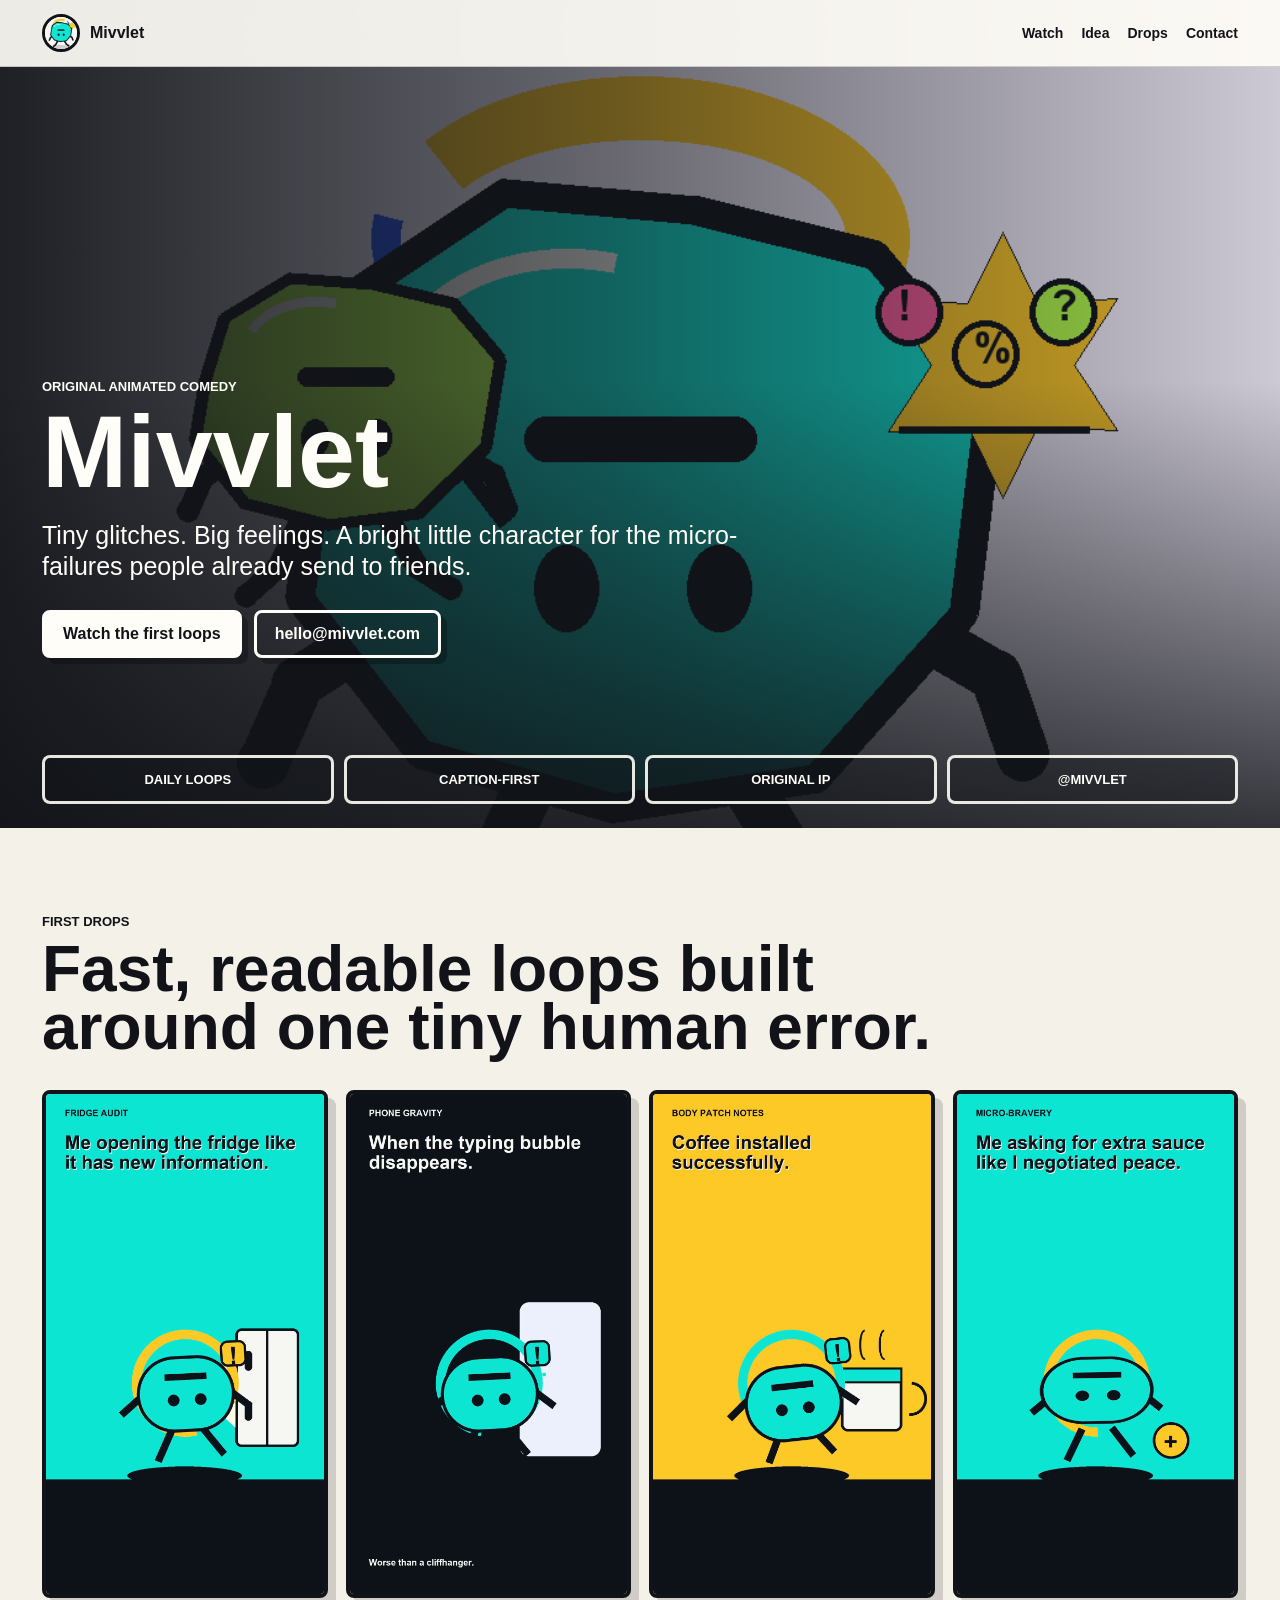
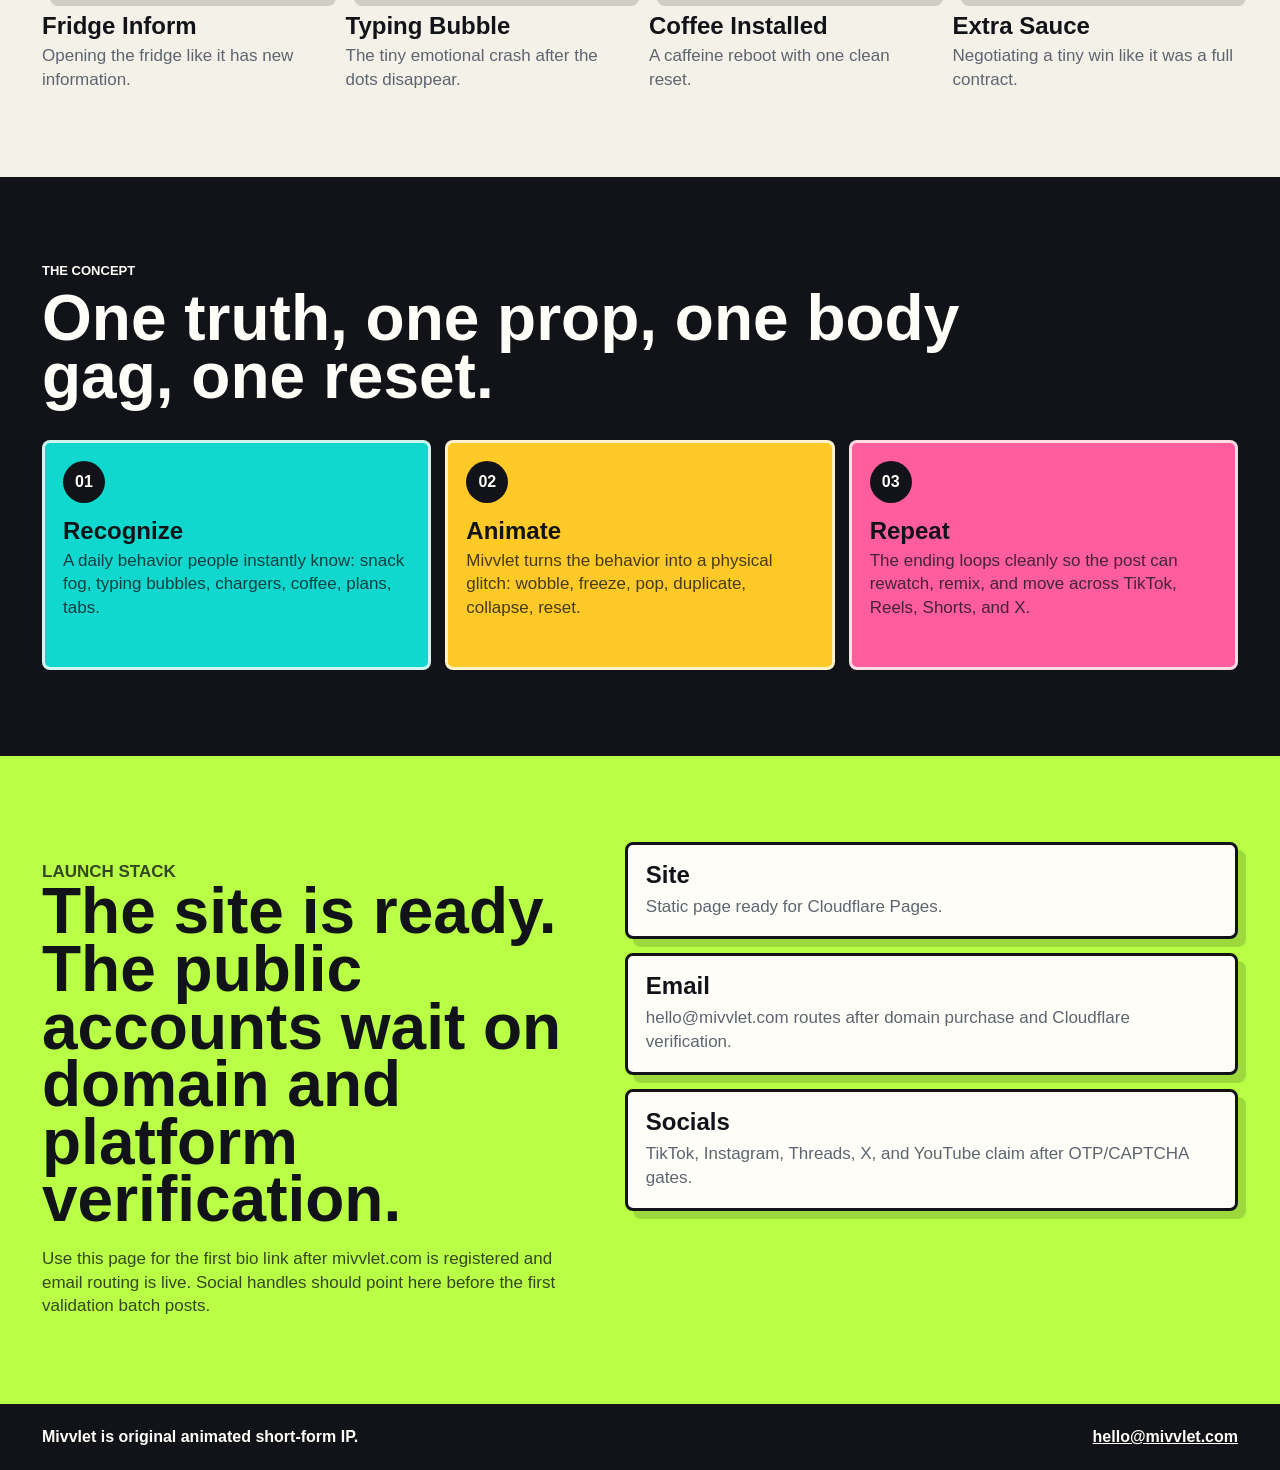
==== index.html @ 4c8fb96d "Publish Mivvlet launch site" ====
<!doctype html>
<html lang="en">
<head>
  <meta charset="utf-8">
  <meta name="viewport" content="width=device-width, initial-scale=1">
  <title>Mivvlet | Tiny glitches, big feelings</title>
  <meta name="description" content="Mivvlet is an original animated short-form character brand about tiny glitches, big feelings, and everyday micro-failures.">
  <meta name="theme-color" content="#10d8ce">
  <link rel="canonical" href="https://mivvlet.com/">
  <meta property="og:title" content="Mivvlet">
  <meta property="og:description" content="Tiny glitches. Big feelings.">
  <meta property="og:url" content="https://mivvlet.com/">
  <meta property="og:image" content="https://mivvlet.com/assets/profile/youtube-banner-2560x1440.png">
  <meta property="og:type" content="website">
  <meta name="twitter:card" content="summary_large_image">
  <meta name="twitter:title" content="Mivvlet">
  <meta name="twitter:description" content="Tiny glitches. Big feelings.">
  <meta name="twitter:image" content="https://mivvlet.com/assets/profile/youtube-banner-2560x1440.png">
  <link rel="icon" href="assets/profile/avatar-800.png">
  <link rel="manifest" href="site.webmanifest">
  <link rel="stylesheet" href="styles.css">
</head>
<body>
  <header class="site-header">
    <a class="brand-mark" href="#top" aria-label="Mivvlet home">
      <img src="assets/profile/avatar-800.png" alt="">
      <span>Mivvlet</span>
    </a>
    <nav aria-label="Main navigation">
      <a href="#watch">Watch</a>
      <a href="#idea">Idea</a>
      <a href="#drops">Drops</a>
      <a href="mailto:hello@mivvlet.com">Contact</a>
    </nav>
  </header>

  <main id="top">
    <section class="hero" aria-label="Mivvlet introduction">
      <video class="hero-video" autoplay muted loop playsinline poster="assets/covers/hero-question-prompt.png">
        <source src="assets/videos/hero-question-prompt.mp4" type="video/mp4">
      </video>
      <div class="hero-tint"></div>
      <div class="hero-copy">
        <p class="eyebrow">Original animated comedy</p>
        <h1>Mivvlet</h1>
        <p>Tiny glitches. Big feelings. A bright little character for the micro-failures people already send to friends.</p>
        <div class="hero-actions">
          <a class="primary-action" href="#watch">Watch the first loops</a>
          <a class="secondary-action" href="mailto:hello@mivvlet.com">hello@mivvlet.com</a>
        </div>
      </div>
      <div class="proof-strip" aria-label="Launch proof">
        <span>Daily loops</span>
        <span>Caption-first</span>
        <span>Original IP</span>
        <span>@mivvlet</span>
      </div>
    </section>

    <section class="watch-band" id="watch">
      <div class="section-head">
        <p class="eyebrow">First drops</p>
        <h2>Fast, readable loops built around one tiny human error.</h2>
      </div>
      <div class="reel-grid" aria-label="Mivvlet sample loops">
        <article>
          <video muted loop playsinline autoplay poster="assets/covers/fridge-inform.png">
            <source src="assets/videos/fridge-inform.mp4" type="video/mp4">
          </video>
          <h3>Fridge Inform</h3>
          <p>Opening the fridge like it has new information.</p>
        </article>
        <article>
          <video muted loop playsinline autoplay poster="assets/covers/typing-bubble.png">
            <source src="assets/videos/typing-bubble.mp4" type="video/mp4">
          </video>
          <h3>Typing Bubble</h3>
          <p>The tiny emotional crash after the dots disappear.</p>
        </article>
        <article>
          <video muted loop playsinline autoplay poster="assets/covers/coffee-installed.png">
            <source src="assets/videos/coffee-installed.mp4" type="video/mp4">
          </video>
          <h3>Coffee Installed</h3>
          <p>A caffeine reboot with one clean reset.</p>
        </article>
        <article>
          <video muted loop playsinline autoplay poster="assets/covers/extra-sauce.png">
            <source src="assets/videos/extra-sauce.mp4" type="video/mp4">
          </video>
          <h3>Extra Sauce</h3>
          <p>Negotiating a tiny win like it was a full contract.</p>
        </article>
      </div>
    </section>

    <section class="idea-band" id="idea">
      <div class="section-head">
        <p class="eyebrow">The concept</p>
        <h2>One truth, one prop, one body gag, one reset.</h2>
      </div>
      <div class="mechanic-grid">
        <article>
          <span>01</span>
          <h3>Recognize</h3>
          <p>A daily behavior people instantly know: snack fog, typing bubbles, chargers, coffee, plans, tabs.</p>
        </article>
        <article>
          <span>02</span>
          <h3>Animate</h3>
          <p>Mivvlet turns the behavior into a physical glitch: wobble, freeze, pop, duplicate, collapse, reset.</p>
        </article>
        <article>
          <span>03</span>
          <h3>Repeat</h3>
          <p>The ending loops cleanly so the post can rewatch, remix, and move across TikTok, Reels, Shorts, and X.</p>
        </article>
      </div>
    </section>

    <section class="drops-band" id="drops">
      <div class="drop-copy">
        <p class="eyebrow">Launch stack</p>
        <h2>The site is ready. The public accounts wait on domain and platform verification.</h2>
        <p>Use this page for the first bio link after mivvlet.com is registered and email routing is live. Social handles should point here before the first validation batch posts.</p>
      </div>
      <div class="drop-list" aria-label="Launch status">
        <div>
          <b>Site</b>
          <span>Static page ready for Cloudflare Pages.</span>
        </div>
        <div>
          <b>Email</b>
          <span>hello@mivvlet.com routes after domain purchase and Cloudflare verification.</span>
        </div>
        <div>
          <b>Socials</b>
          <span>TikTok, Instagram, Threads, X, and YouTube claim after OTP/CAPTCHA gates.</span>
        </div>
      </div>
    </section>
  </main>

  <footer>
    <p>Mivvlet is original animated short-form IP.</p>
    <a href="mailto:hello@mivvlet.com">hello@mivvlet.com</a>
  </footer>

  <script src="script.js"></script>
</body>
</html>
---- styles.css ----
:root {
  --ink: #111318;
  --paper: #f4f1e8;
  --white: #fffdf7;
  --cyan: #10d8ce;
  --yellow: #ffc928;
  --rose: #ff5d9e;
  --lime: #b8ff45;
  --blue: #2557ff;
  --muted: #5d6570;
  --line: rgba(17, 19, 24, .18);
}

* {
  box-sizing: border-box;
}

html {
  scroll-behavior: smooth;
}

body {
  margin: 0;
  background: var(--paper);
  color: var(--ink);
  font-family: Inter, Arial, Helvetica, sans-serif;
  letter-spacing: 0;
}

a {
  color: inherit;
}

.site-header {
  position: fixed;
  z-index: 10;
  top: 0;
  right: 0;
  left: 0;
  display: flex;
  align-items: center;
  justify-content: space-between;
  gap: 24px;
  padding: 14px clamp(16px, 4vw, 42px);
  background: rgba(255, 253, 247, .92);
  border-bottom: 1px solid var(--line);
  backdrop-filter: blur(16px);
}

.brand-mark {
  display: inline-flex;
  align-items: center;
  gap: 10px;
  font-weight: 900;
  text-decoration: none;
}

.brand-mark img {
  width: 38px;
  height: 38px;
  border: 3px solid var(--ink);
  border-radius: 50%;
  background: var(--white);
}

nav {
  display: flex;
  align-items: center;
  gap: 18px;
  font-size: 14px;
  font-weight: 900;
}

nav a {
  text-decoration: none;
}

.hero {
  position: relative;
  min-height: 92vh;
  overflow: hidden;
  display: grid;
  align-items: end;
  padding: 102px clamp(16px, 4vw, 42px) 26px;
  background: var(--ink);
}

.hero-video,
.hero-tint {
  position: absolute;
  inset: 0;
}

.hero-video {
  width: 100%;
  height: 100%;
  object-fit: cover;
  transform: scale(1.04);
}

.hero-tint {
  background:
    linear-gradient(90deg, rgba(17, 19, 24, .94), rgba(17, 19, 24, .62) 48%, rgba(17, 19, 24, .18)),
    linear-gradient(0deg, rgba(17, 19, 24, .82), rgba(17, 19, 24, 0) 54%);
}

.hero-copy {
  position: relative;
  z-index: 1;
  min-width: 0;
  width: min(780px, 100%);
  padding: 8vh 0 16vh;
  color: var(--white);
}

.eyebrow {
  margin: 0 0 12px;
  font-size: 13px;
  font-weight: 900;
  text-transform: uppercase;
}

.hero h1,
.section-head h2,
.drop-copy h2 {
  margin: 0;
  font-size: clamp(44px, 8vw, 104px);
  line-height: .9;
  letter-spacing: 0;
}

.hero p:not(.eyebrow) {
  max-width: min(710px, 100%);
  margin: 22px 0 0;
  font-size: clamp(18px, 2.1vw, 25px);
  line-height: 1.24;
  overflow-wrap: break-word;
}

.hero-actions {
  display: flex;
  flex-wrap: wrap;
  gap: 12px;
  margin-top: 28px;
}

.primary-action,
.secondary-action {
  display: inline-flex;
  align-items: center;
  justify-content: center;
  min-height: 48px;
  max-width: 100%;
  padding: 0 18px;
  border: 3px solid var(--white);
  border-radius: 8px;
  background: var(--white);
  color: var(--ink);
  font-weight: 900;
  text-decoration: none;
  box-shadow: 6px 6px 0 rgba(0, 0, 0, .28);
}

.secondary-action {
  background: transparent;
  color: var(--white);
}

.proof-strip {
  position: absolute;
  z-index: 2;
  left: clamp(16px, 4vw, 42px);
  right: clamp(16px, 4vw, 42px);
  bottom: 24px;
  display: grid;
  grid-template-columns: repeat(4, minmax(0, 1fr));
  gap: 10px;
}

.proof-strip span {
  min-width: 0;
  padding: 14px 12px;
  border: 3px solid rgba(255, 253, 247, .9);
  border-radius: 8px;
  background: rgba(17, 19, 24, .42);
  color: var(--white);
  font-size: 13px;
  font-weight: 900;
  text-align: center;
  text-transform: uppercase;
}

.watch-band,
.idea-band,
.drops-band {
  padding: 86px clamp(16px, 4vw, 42px);
}

.section-head {
  max-width: 980px;
  margin-bottom: 34px;
}

.section-head h2,
.drop-copy h2 {
  font-size: clamp(34px, 5vw, 70px);
}

.reel-grid {
  display: grid;
  grid-template-columns: repeat(4, minmax(0, 1fr));
  gap: 18px;
}

.reel-grid article {
  min-width: 0;
}

.reel-grid video {
  display: block;
  width: 100%;
  aspect-ratio: 9 / 16;
  object-fit: cover;
  border: 4px solid var(--ink);
  border-radius: 8px;
  background: var(--cyan);
  box-shadow: 8px 8px 0 rgba(17, 19, 24, .16);
}

.reel-grid h3,
.mechanic-grid h3 {
  margin: 16px 0 6px;
  font-size: 24px;
  line-height: 1;
}

.reel-grid p,
.mechanic-grid p,
.drop-copy p,
.drop-list span {
  margin: 0;
  color: var(--muted);
  font-size: 17px;
  line-height: 1.4;
}

.idea-band {
  background: var(--ink);
  color: var(--white);
}

.mechanic-grid {
  display: grid;
  grid-template-columns: repeat(3, minmax(0, 1fr));
  gap: 14px;
}

.mechanic-grid article {
  min-width: 0;
  min-height: 230px;
  padding: 18px;
  border: 3px solid rgba(255, 253, 247, .8);
  border-radius: 8px;
}

.mechanic-grid article:nth-child(1) {
  background: var(--cyan);
  color: var(--ink);
}

.mechanic-grid article:nth-child(2) {
  background: var(--yellow);
  color: var(--ink);
}

.mechanic-grid article:nth-child(3) {
  background: var(--rose);
  color: var(--ink);
}

.mechanic-grid span {
  display: inline-flex;
  align-items: center;
  justify-content: center;
  width: 42px;
  height: 42px;
  border-radius: 50%;
  background: var(--ink);
  color: var(--white);
  font-weight: 900;
}

.mechanic-grid p {
  color: rgba(17, 19, 24, .78);
}

.drops-band {
  display: grid;
  grid-template-columns: minmax(0, .95fr) minmax(0, 1.05fr);
  gap: 28px;
  align-items: start;
  background: var(--lime);
}

.drop-copy p {
  margin-top: 18px;
  color: rgba(17, 19, 24, .78);
}

.drop-list {
  display: grid;
  gap: 14px;
}

.drop-list div {
  min-width: 0;
  padding: 18px;
  border: 3px solid var(--ink);
  border-radius: 8px;
  background: var(--white);
  box-shadow: 8px 8px 0 rgba(17, 19, 24, .16);
}

.drop-list b {
  display: block;
  margin-bottom: 8px;
  font-size: 24px;
  line-height: 1;
}

footer {
  display: flex;
  justify-content: space-between;
  gap: 20px;
  padding: 24px clamp(16px, 4vw, 42px);
  background: var(--ink);
  color: var(--white);
  font-weight: 800;
}

footer p {
  margin: 0;
}

@media (max-width: 1000px) {
  .reel-grid,
  .mechanic-grid,
  .drops-band {
    grid-template-columns: repeat(2, minmax(0, 1fr));
  }
}

@media (max-width: 760px) {
  .site-header,
  footer {
    align-items: flex-start;
    flex-direction: column;
  }

  nav {
    flex-wrap: wrap;
  }

  .hero {
    min-height: 920px;
    padding-top: 130px;
  }

  .hero-video {
    object-position: 52% 56%;
    transform: scale(1.28);
  }

  .hero-tint {
    background:
      linear-gradient(180deg, rgba(17, 19, 24, .92), rgba(17, 19, 24, .42) 28%, rgba(17, 19, 24, 0) 56%),
      linear-gradient(90deg, rgba(17, 19, 24, .94), rgba(17, 19, 24, .62) 48%, rgba(17, 19, 24, .18)),
      linear-gradient(0deg, rgba(17, 19, 24, .82), rgba(17, 19, 24, 0) 54%);
  }

  .hero-copy {
    width: 100%;
    max-width: 340px;
    padding-bottom: 300px;
  }

  .hero p:not(.eyebrow),
  .hero-actions {
    width: 100%;
    max-width: 340px;
  }

  .proof-strip,
  .reel-grid,
  .mechanic-grid,
  .drops-band {
    grid-template-columns: 1fr;
  }

  .reel-grid {
    max-width: 460px;
  }
}

@media (max-width: 520px) {
  .hero h1 {
    font-size: 44px;
    line-height: .95;
  }

  .hero p:not(.eyebrow) {
    font-size: 18px;
  }

  .primary-action,
  .secondary-action {
    width: 100%;
  }
}
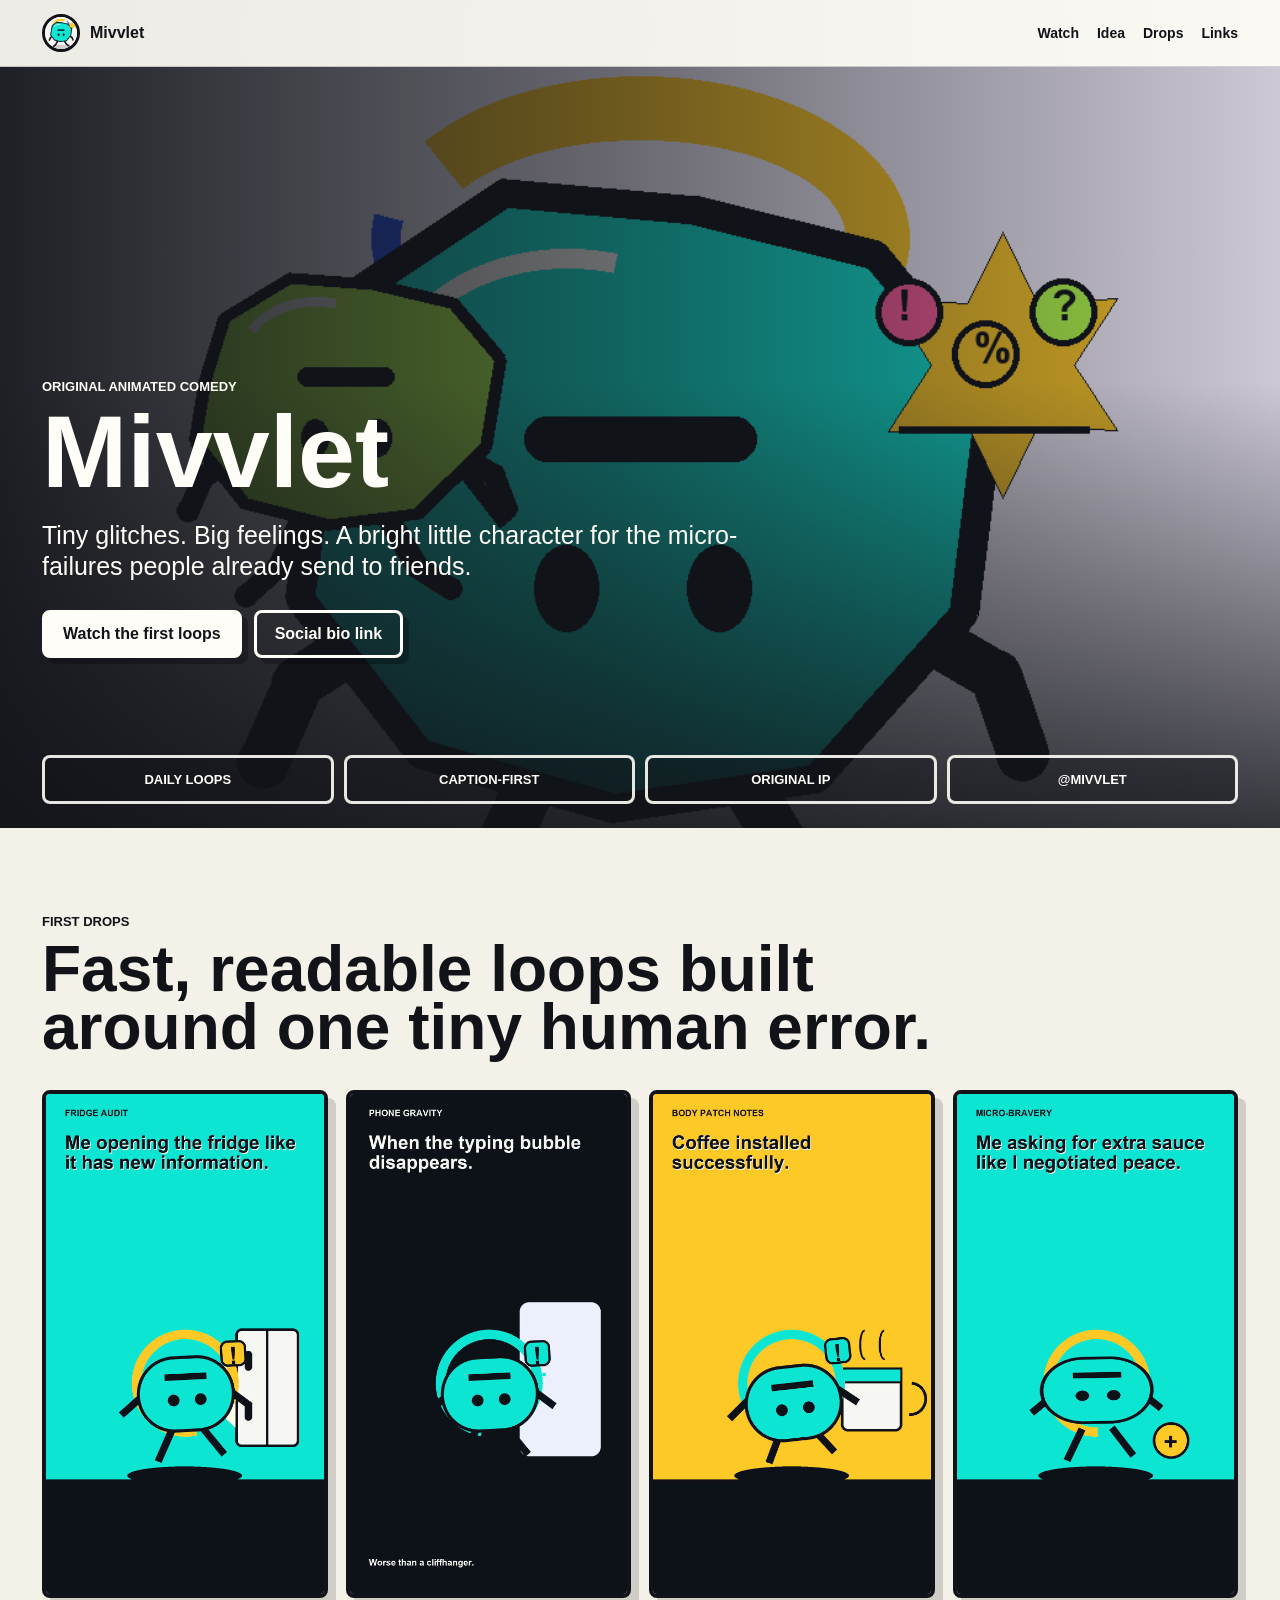
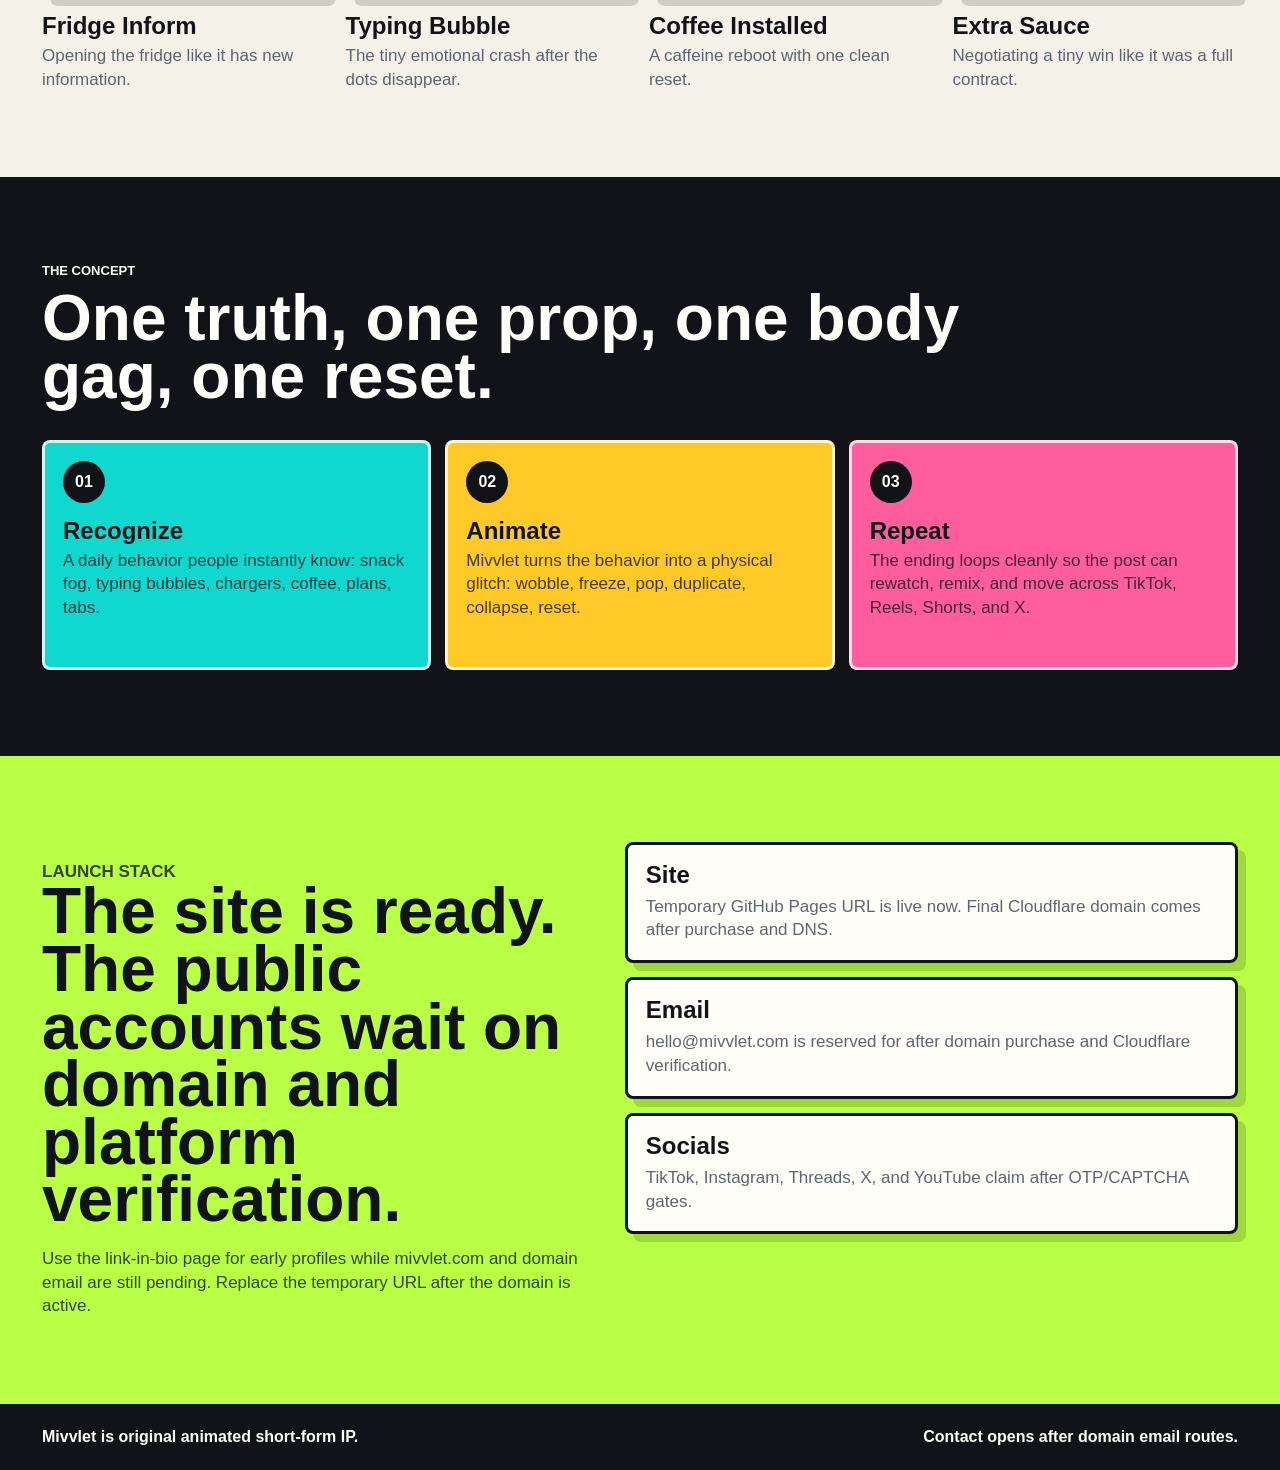
==== commit 70d50174: "Add temporary social bio page" ====
--- a/index.html
+++ b/index.html
@@ -6,16 +6,16 @@
   <title>Mivvlet | Tiny glitches, big feelings</title>
   <meta name="description" content="Mivvlet is an original animated short-form character brand about tiny glitches, big feelings, and everyday micro-failures.">
   <meta name="theme-color" content="#10d8ce">
-  <link rel="canonical" href="https://mivvlet.com/">
+  <link rel="canonical" href="https://johnnycrypto289.github.io/mivvlet-site/">
   <meta property="og:title" content="Mivvlet">
   <meta property="og:description" content="Tiny glitches. Big feelings.">
-  <meta property="og:url" content="https://mivvlet.com/">
-  <meta property="og:image" content="https://mivvlet.com/assets/profile/youtube-banner-2560x1440.png">
+  <meta property="og:url" content="https://johnnycrypto289.github.io/mivvlet-site/">
+  <meta property="og:image" content="https://johnnycrypto289.github.io/mivvlet-site/assets/profile/youtube-banner-2560x1440.png">
   <meta property="og:type" content="website">
   <meta name="twitter:card" content="summary_large_image">
   <meta name="twitter:title" content="Mivvlet">
   <meta name="twitter:description" content="Tiny glitches. Big feelings.">
-  <meta name="twitter:image" content="https://mivvlet.com/assets/profile/youtube-banner-2560x1440.png">
+  <meta name="twitter:image" content="https://johnnycrypto289.github.io/mivvlet-site/assets/profile/youtube-banner-2560x1440.png">
   <link rel="icon" href="assets/profile/avatar-800.png">
   <link rel="manifest" href="site.webmanifest">
   <link rel="stylesheet" href="styles.css">
@@ -30,7 +30,7 @@
       <a href="#watch">Watch</a>
       <a href="#idea">Idea</a>
       <a href="#drops">Drops</a>
-      <a href="mailto:hello@mivvlet.com">Contact</a>
+      <a href="links.html">Links</a>
     </nav>
   </header>
 
@@ -46,7 +46,7 @@
         <p>Tiny glitches. Big feelings. A bright little character for the micro-failures people already send to friends.</p>
         <div class="hero-actions">
           <a class="primary-action" href="#watch">Watch the first loops</a>
-          <a class="secondary-action" href="mailto:hello@mivvlet.com">hello@mivvlet.com</a>
+          <a class="secondary-action" href="links.html">Social bio link</a>
         </div>
       </div>
       <div class="proof-strip" aria-label="Launch proof">
@@ -122,16 +122,16 @@
       <div class="drop-copy">
         <p class="eyebrow">Launch stack</p>
         <h2>The site is ready. The public accounts wait on domain and platform verification.</h2>
-        <p>Use this page for the first bio link after mivvlet.com is registered and email routing is live. Social handles should point here before the first validation batch posts.</p>
+        <p>Use the link-in-bio page for early profiles while mivvlet.com and domain email are still pending. Replace the temporary URL after the domain is active.</p>
       </div>
       <div class="drop-list" aria-label="Launch status">
         <div>
           <b>Site</b>
-          <span>Static page ready for Cloudflare Pages.</span>
+          <span>Temporary GitHub Pages URL is live now. Final Cloudflare domain comes after purchase and DNS.</span>
         </div>
         <div>
           <b>Email</b>
-          <span>hello@mivvlet.com routes after domain purchase and Cloudflare verification.</span>
+          <span>hello@mivvlet.com is reserved for after domain purchase and Cloudflare verification.</span>
         </div>
         <div>
           <b>Socials</b>
@@ -143,7 +143,7 @@
 
   <footer>
     <p>Mivvlet is original animated short-form IP.</p>
-    <a href="mailto:hello@mivvlet.com">hello@mivvlet.com</a>
+    <span>Contact opens after domain email routes.</span>
   </footer>
 
   <script src="script.js"></script>
--- a/styles.css
+++ b/styles.css
@@ -342,6 +342,72 @@
   margin: 0;
 }
 
+.links-page {
+  min-height: 100vh;
+  background:
+    linear-gradient(135deg, rgba(16, 216, 206, .38), rgba(255, 201, 40, .28)),
+    var(--ink);
+}
+
+.links-shell {
+  width: min(560px, calc(100% - 32px));
+  min-height: 100vh;
+  margin: 0 auto;
+  padding: 46px 0;
+  display: grid;
+  align-content: center;
+  gap: 18px;
+  color: var(--white);
+  text-align: center;
+}
+
+.links-avatar {
+  width: 112px;
+  height: 112px;
+  margin: 0 auto;
+  border: 4px solid var(--white);
+  border-radius: 50%;
+  background: var(--white);
+}
+
+.links-shell h1 {
+  margin: 0;
+  font-size: clamp(52px, 14vw, 92px);
+  line-height: .9;
+}
+
+.links-shell p {
+  margin: 0;
+  font-size: 21px;
+  font-weight: 900;
+}
+
+.link-stack {
+  display: grid;
+  gap: 12px;
+  margin-top: 10px;
+}
+
+.secondary-action.light {
+  background: rgba(255, 253, 247, .08);
+  color: var(--white);
+}
+
+.links-note {
+  display: grid;
+  gap: 6px;
+  margin-top: 8px;
+  padding: 16px;
+  border: 3px solid rgba(255, 253, 247, .82);
+  border-radius: 8px;
+  background: rgba(17, 19, 24, .32);
+}
+
+.links-note b,
+.links-note span {
+  overflow-wrap: anywhere;
+}
+
 @media (max-width: 1000px) {
   .reel-grid,
   .mechanic-grid,
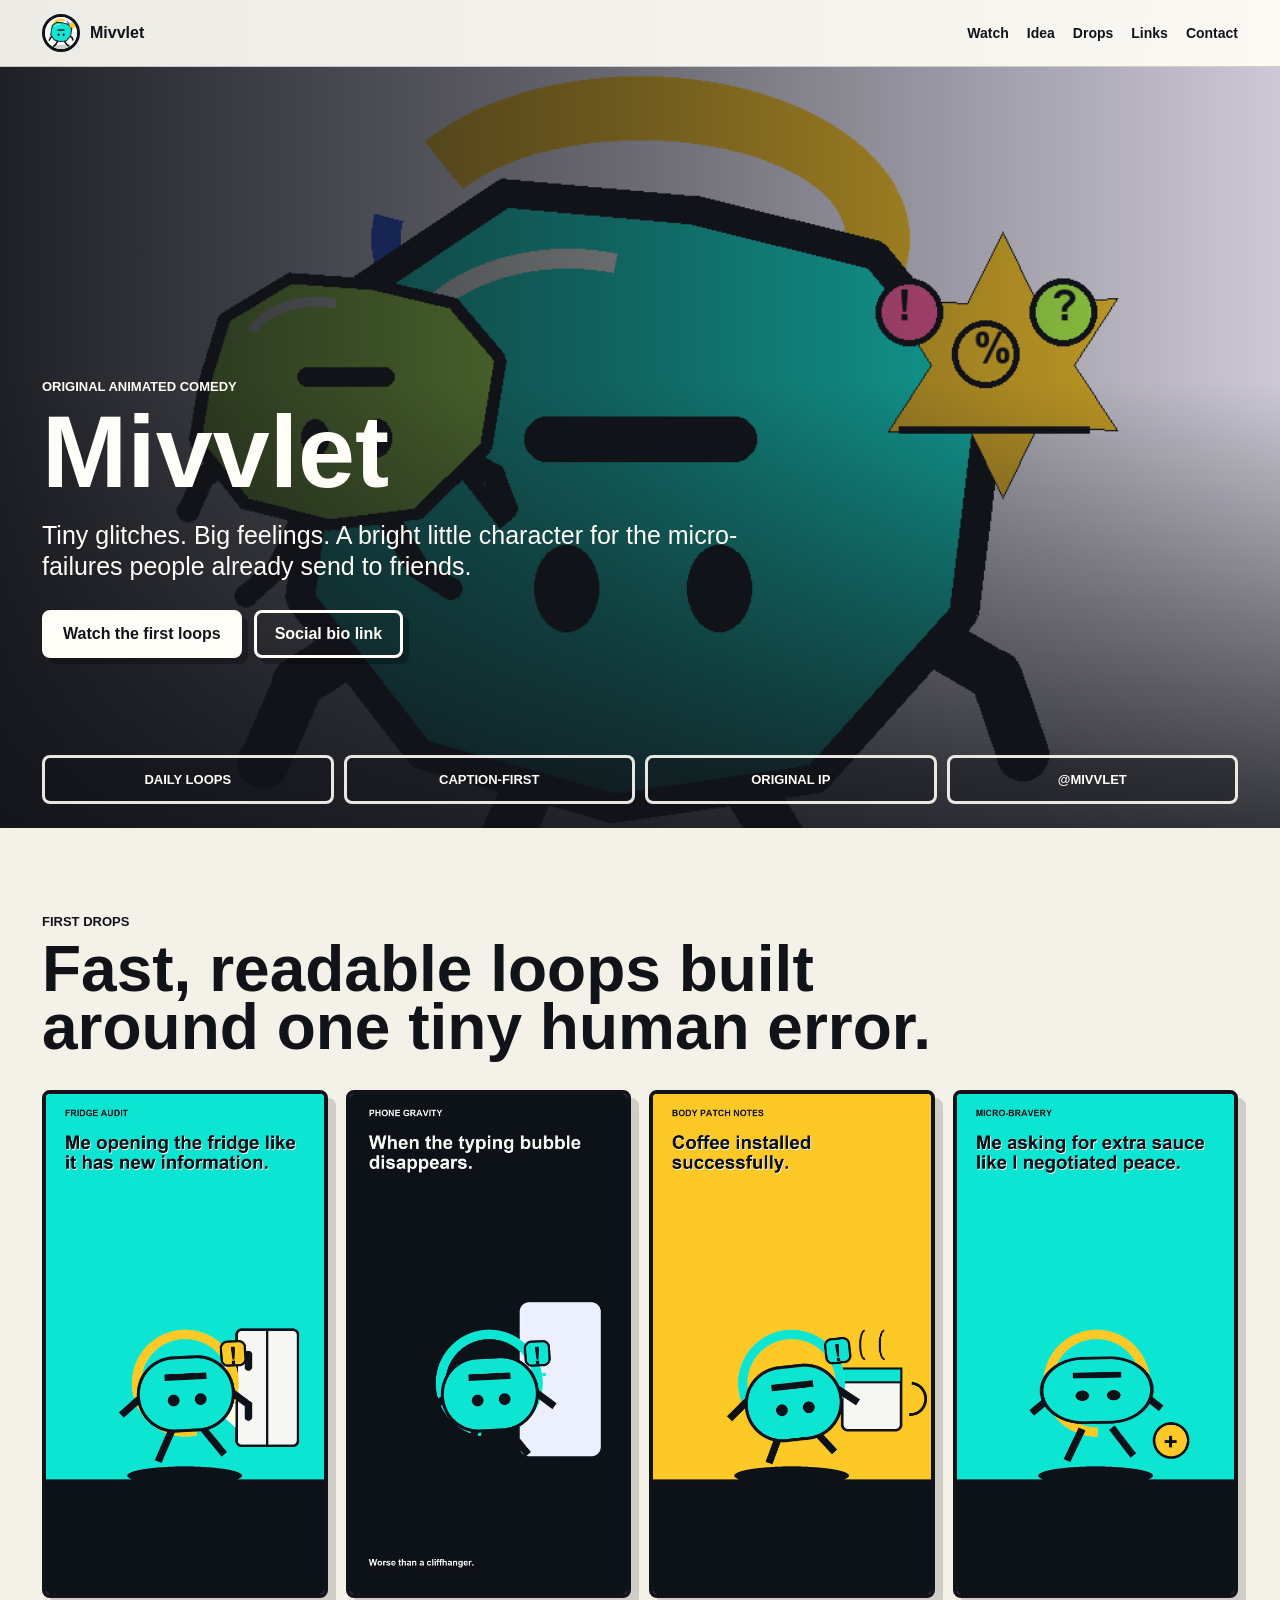
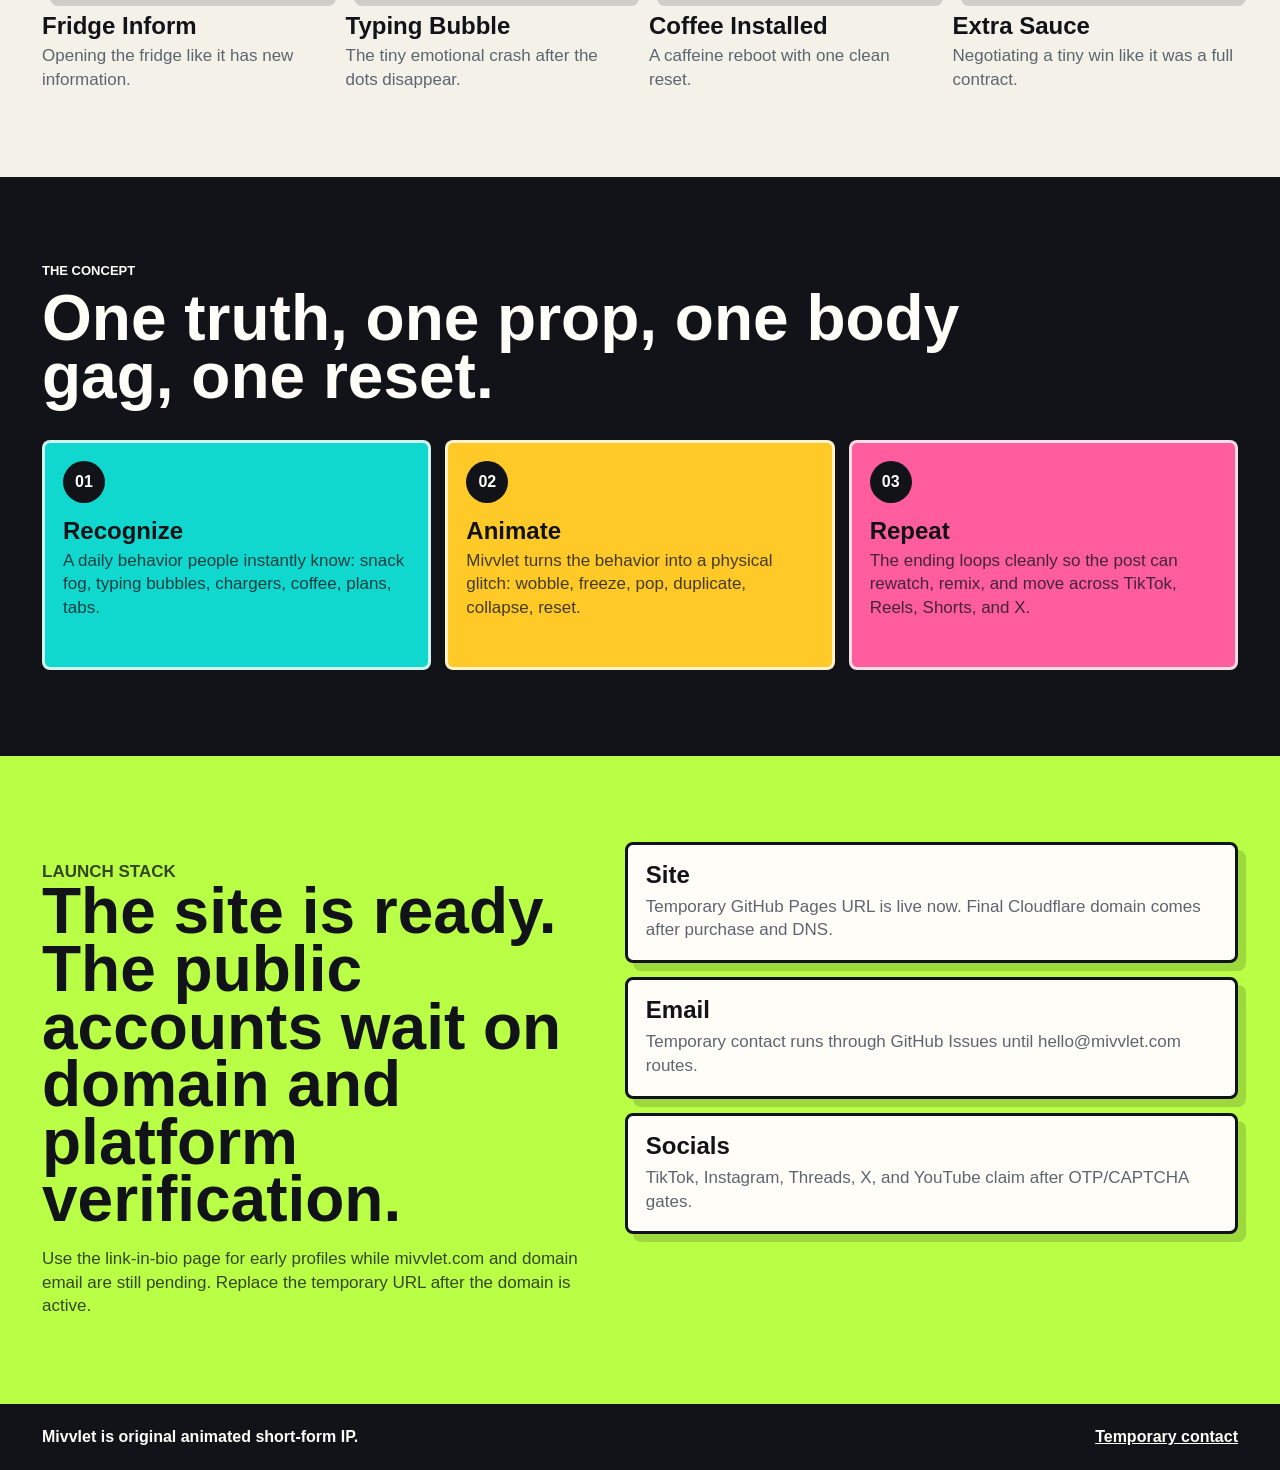
==== commit e971f4dc: "Add temporary public contact path" ====
--- a/index.html
+++ b/index.html
@@ -31,6 +31,7 @@
       <a href="#idea">Idea</a>
       <a href="#drops">Drops</a>
       <a href="links.html">Links</a>
+      <a href="https://github.com/Johnnycrypto289/mivvlet-site/issues/new?template=contact.yml" target="_blank" rel="noreferrer">Contact</a>
     </nav>
   </header>
 
@@ -131,7 +132,7 @@
         </div>
         <div>
           <b>Email</b>
-          <span>hello@mivvlet.com is reserved for after domain purchase and Cloudflare verification.</span>
+          <span>Temporary contact runs through GitHub Issues until hello@mivvlet.com routes.</span>
         </div>
         <div>
           <b>Socials</b>
@@ -143,7 +144,7 @@
 
   <footer>
     <p>Mivvlet is original animated short-form IP.</p>
-    <span>Contact opens after domain email routes.</span>
+    <a href="https://github.com/Johnnycrypto289/mivvlet-site/issues/new?template=contact.yml">Temporary contact</a>
   </footer>
 
   <script src="script.js"></script>
--- a/styles.css
+++ b/styles.css
@@ -382,6 +382,10 @@
   font-weight: 900;
 }
 
+.links-shell .eyebrow {
+  font-size: 13px;
+}
+
 .link-stack {
   display: grid;
   gap: 12px;
@@ -406,6 +410,11 @@
 .links-note b,
 .links-note span {
   overflow-wrap: anywhere;
+}
+
+.links-note span {
+  font-size: 16px;
+  line-height: 1.35;
 }
 
 @media (max-width: 1000px) {
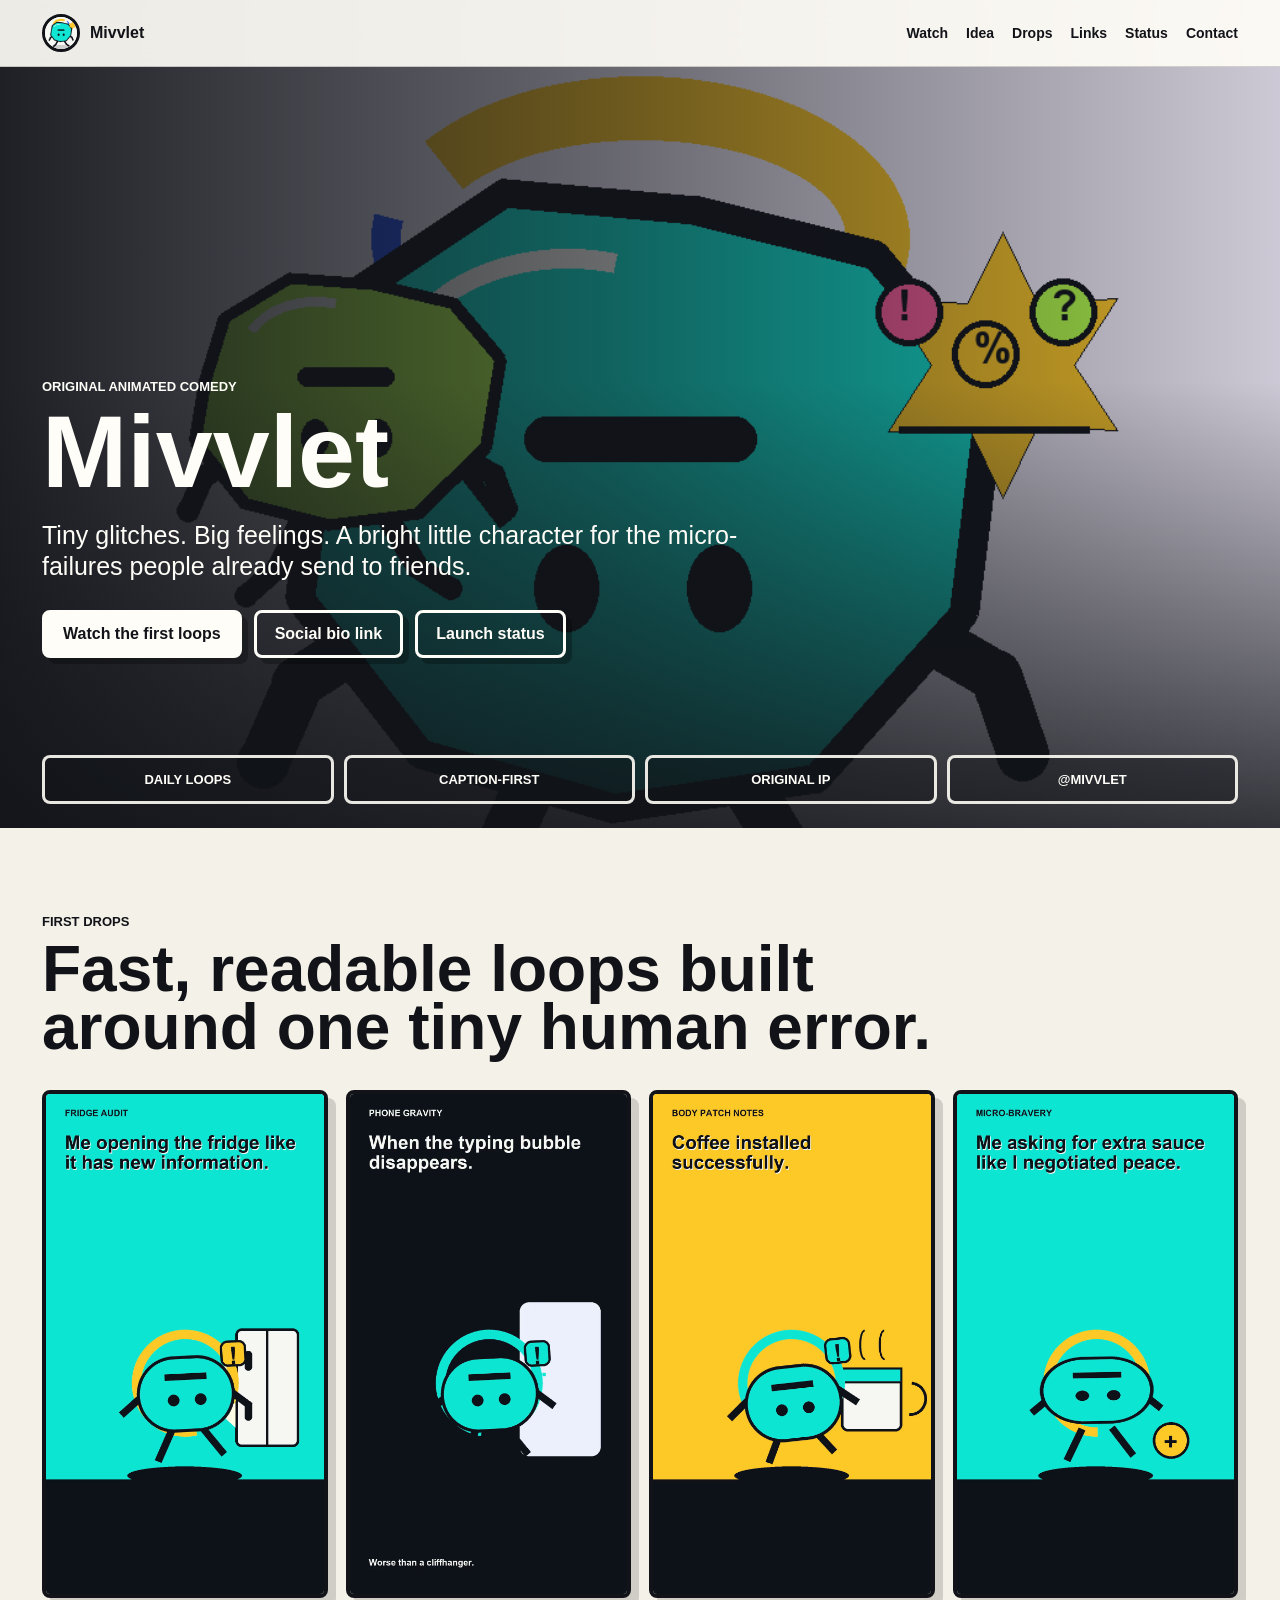
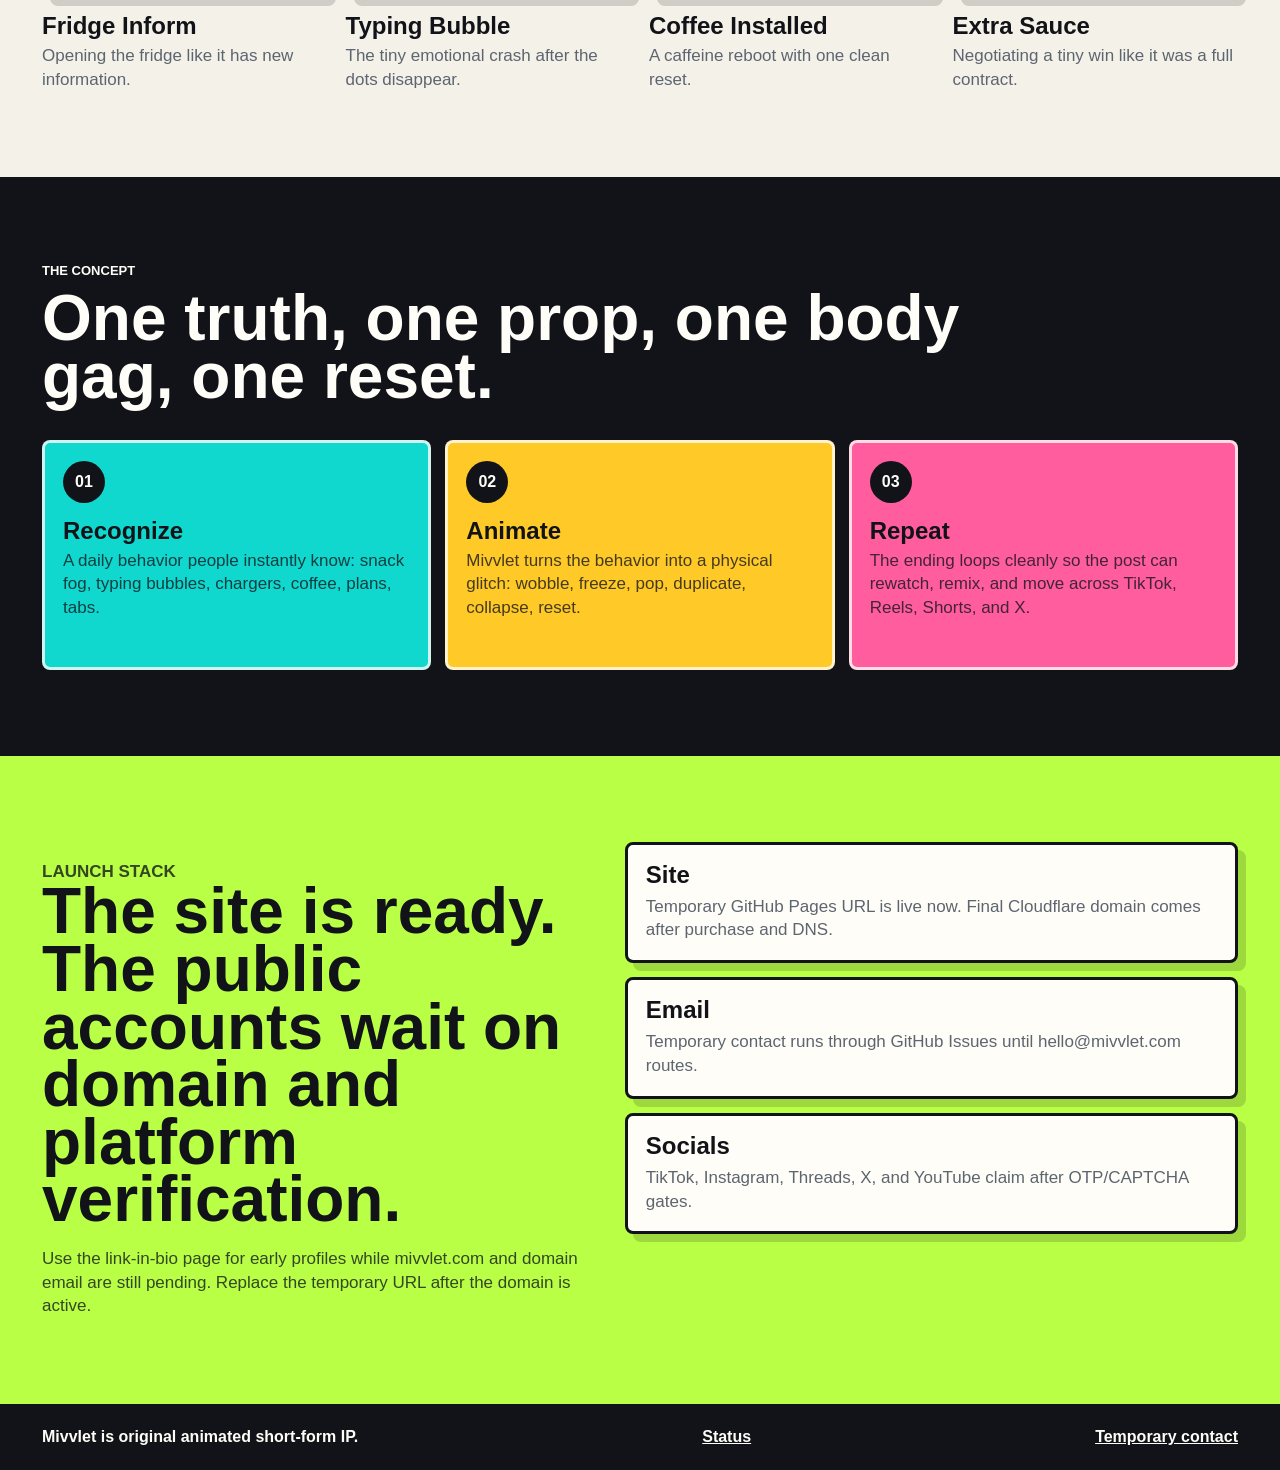
==== commit 6fdeb0d4: "Add public launch status page" ====
--- a/index.html
+++ b/index.html
@@ -31,6 +31,7 @@
       <a href="#idea">Idea</a>
       <a href="#drops">Drops</a>
       <a href="links.html">Links</a>
+      <a href="status.html">Status</a>
       <a href="https://github.com/Johnnycrypto289/mivvlet-site/issues/new?template=contact.yml" target="_blank" rel="noreferrer">Contact</a>
     </nav>
   </header>
@@ -48,6 +49,7 @@
         <div class="hero-actions">
           <a class="primary-action" href="#watch">Watch the first loops</a>
           <a class="secondary-action" href="links.html">Social bio link</a>
+          <a class="secondary-action" href="status.html">Launch status</a>
         </div>
       </div>
       <div class="proof-strip" aria-label="Launch proof">
@@ -144,6 +146,7 @@
 
   <footer>
     <p>Mivvlet is original animated short-form IP.</p>
+    <a href="status.html">Status</a>
     <a href="https://github.com/Johnnycrypto289/mivvlet-site/issues/new?template=contact.yml">Temporary contact</a>
   </footer>
 
--- a/styles.css
+++ b/styles.css
@@ -417,10 +417,138 @@
   line-height: 1.35;
 }
 
+.status-page {
+  background: var(--paper);
+}
+
+.status-shell {
+  padding: 118px clamp(16px, 4vw, 42px) 56px;
+  display: grid;
+  gap: 24px;
+}
+
+.status-hero {
+  min-height: 360px;
+  display: grid;
+  grid-template-columns: minmax(0, 1fr) auto;
+  gap: 24px;
+  align-items: end;
+  padding: 28px;
+  border: 4px solid var(--ink);
+  border-radius: 8px;
+  background:
+    linear-gradient(135deg, rgba(16, 216, 206, .34), rgba(255, 201, 40, .28)),
+    var(--white);
+  box-shadow: 10px 10px 0 rgba(17, 19, 24, .18);
+}
+
+.status-hero h1 {
+  max-width: 900px;
+  margin: 0;
+  font-size: clamp(44px, 7vw, 92px);
+  line-height: .92;
+}
+
+.status-hero p:not(.eyebrow) {
+  max-width: 720px;
+  margin: 18px 0 0;
+  color: rgba(17, 19, 24, .78);
+  font-size: clamp(18px, 2vw, 24px);
+  font-weight: 900;
+  line-height: 1.22;
+}
+
+.status-hero img {
+  width: clamp(96px, 18vw, 190px);
+  height: clamp(96px, 18vw, 190px);
+  border: 4px solid var(--ink);
+  border-radius: 50%;
+  background: var(--white);
+}
+
+.status-grid {
+  display: grid;
+  grid-template-columns: repeat(4, minmax(0, 1fr));
+  gap: 14px;
+}
+
+.status-grid article,
+.status-proof {
+  min-width: 0;
+  padding: 18px;
+  border: 3px solid var(--ink);
+  border-radius: 8px;
+  background: var(--white);
+  box-shadow: 8px 8px 0 rgba(17, 19, 24, .14);
+}
+
+.status-grid article:nth-child(1) {
+  background: var(--cyan);
+}
+
+.status-grid article:nth-child(2) {
+  background: var(--yellow);
+}
+
+.status-grid article:nth-child(3) {
+  background: var(--lime);
+}
+
+.status-grid article:nth-child(4) {
+  background: var(--rose);
+}
+
+.status-grid span {
+  display: inline-flex;
+  margin-bottom: 12px;
+  padding: 6px 9px;
+  border: 2px solid var(--ink);
+  border-radius: 999px;
+  background: rgba(255, 253, 247, .72);
+  font-size: 12px;
+  font-weight: 900;
+  text-transform: uppercase;
+}
+
+.status-grid h2,
+.status-proof h2 {
+  margin: 0;
+  font-size: clamp(26px, 3vw, 42px);
+  line-height: 1;
+}
+
+.status-grid p,
+.status-proof p {
+  margin: 12px 0 0;
+  color: rgba(17, 19, 24, .78);
+  font-size: 17px;
+  font-weight: 800;
+  line-height: 1.35;
+}
+
+.status-grid a,
+.status-grid b {
+  display: inline-flex;
+  margin-top: 16px;
+  color: var(--ink);
+  font-weight: 900;
+}
+
+.status-proof {
+  background: var(--ink);
+  color: var(--white);
+}
+
+.status-proof p {
+  max-width: 860px;
+  color: rgba(255, 253, 247, .82);
+}
+
 @media (max-width: 1000px) {
   .reel-grid,
   .mechanic-grid,
-  .drops-band {
+  .drops-band,
+  .status-grid {
     grid-template-columns: repeat(2, minmax(0, 1fr));
   }
 }
@@ -468,8 +596,18 @@
   .proof-strip,
   .reel-grid,
   .mechanic-grid,
-  .drops-band {
+  .drops-band,
+  .status-grid,
+  .status-hero {
     grid-template-columns: 1fr;
+  }
+
+  .status-shell {
+    padding-top: 152px;
+  }
+
+  .status-hero {
+    min-height: 0;
   }
 
   .reel-grid {
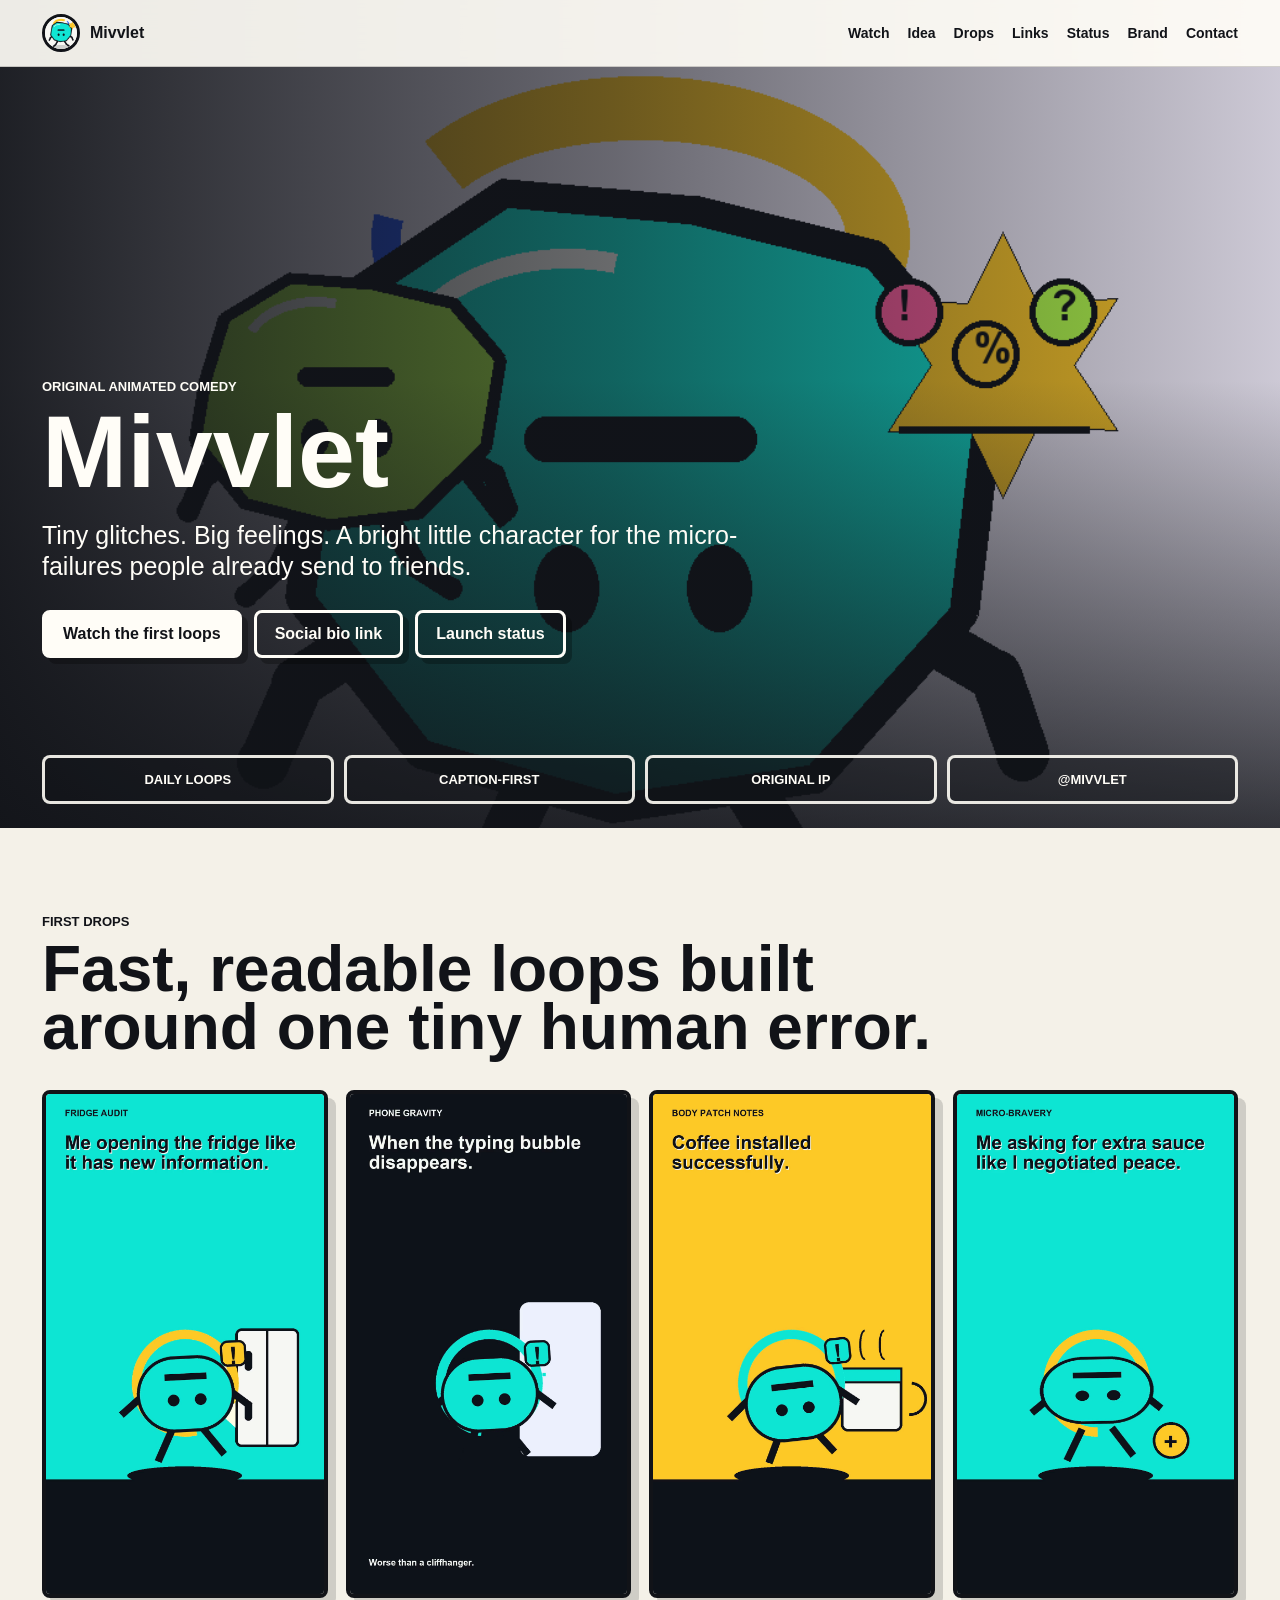
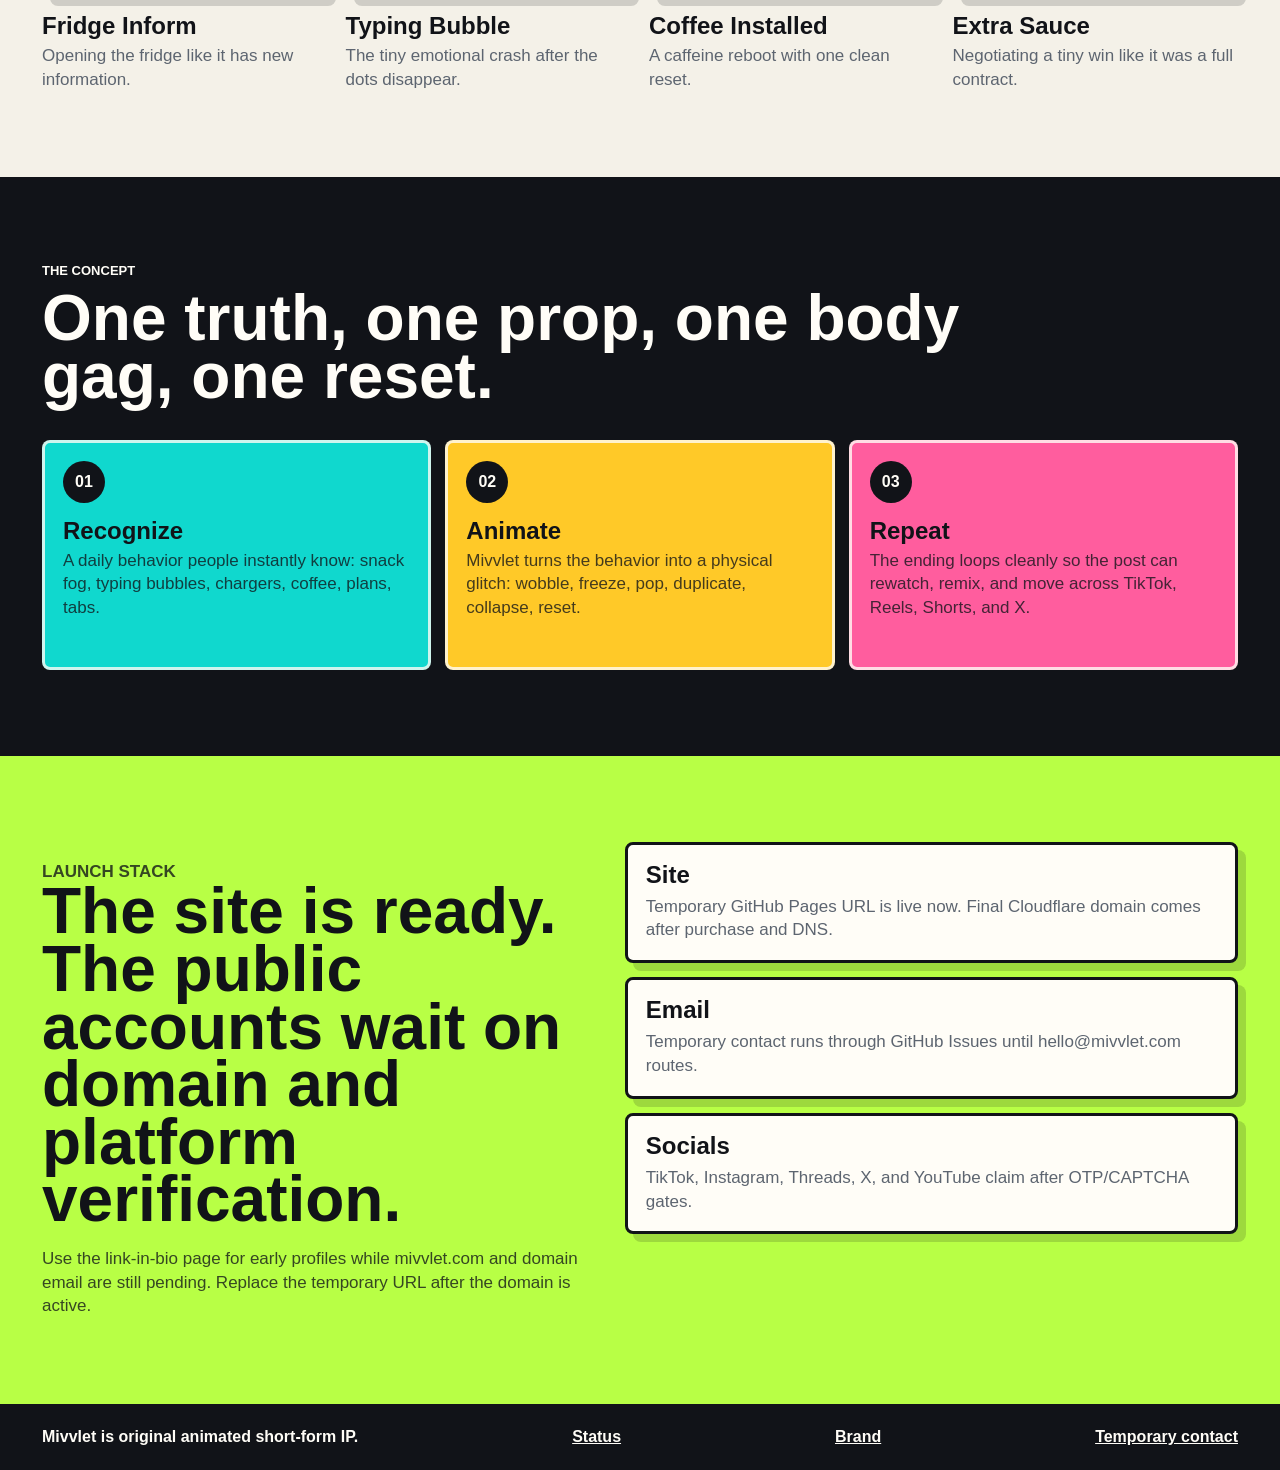
==== commit b2d07b5b: "Add public brand kit page" ====
--- a/index.html
+++ b/index.html
@@ -32,6 +32,7 @@
       <a href="#drops">Drops</a>
       <a href="links.html">Links</a>
       <a href="status.html">Status</a>
+      <a href="brand.html">Brand</a>
       <a href="https://github.com/Johnnycrypto289/mivvlet-site/issues/new?template=contact.yml" target="_blank" rel="noreferrer">Contact</a>
     </nav>
   </header>
@@ -147,6 +148,7 @@
   <footer>
     <p>Mivvlet is original animated short-form IP.</p>
     <a href="status.html">Status</a>
+    <a href="brand.html">Brand</a>
     <a href="https://github.com/Johnnycrypto289/mivvlet-site/issues/new?template=contact.yml">Temporary contact</a>
   </footer>
 
--- a/styles.css
+++ b/styles.css
@@ -17,6 +17,7 @@
 
 html {
   scroll-behavior: smooth;
+  overflow-x: hidden;
 }
 
 body {
@@ -25,6 +26,7 @@
   color: var(--ink);
   font-family: Inter, Arial, Helvetica, sans-serif;
   letter-spacing: 0;
+  overflow-x: hidden;
 }
 
 a {
@@ -422,12 +424,18 @@
 }
 
 .status-shell {
+  min-width: 0;
+  width: 100%;
+  max-width: 100vw;
   padding: 118px clamp(16px, 4vw, 42px) 56px;
   display: grid;
   gap: 24px;
 }
 
 .status-hero {
+  min-width: 0;
+  width: 100%;
+  max-width: 100%;
   min-height: 360px;
   display: grid;
   grid-template-columns: minmax(0, 1fr) auto;
@@ -440,6 +448,14 @@
     linear-gradient(135deg, rgba(16, 216, 206, .34), rgba(255, 201, 40, .28)),
     var(--white);
   box-shadow: 10px 10px 0 rgba(17, 19, 24, .18);
+  overflow: hidden;
+}
+
+.status-hero > *,
+.status-grid > *,
+.status-proof > * {
+  min-width: 0;
+  max-width: 100%;
 }
 
 .status-hero h1 {
@@ -447,6 +463,7 @@
   margin: 0;
   font-size: clamp(44px, 7vw, 92px);
   line-height: .92;
+  overflow-wrap: anywhere;
 }
 
 .status-hero p:not(.eyebrow) {
@@ -456,6 +473,7 @@
   font-size: clamp(18px, 2vw, 24px);
   font-weight: 900;
   line-height: 1.22;
+  overflow-wrap: anywhere;
 }
 
 .status-hero img {
@@ -467,6 +485,8 @@
 }
 
 .status-grid {
+  width: 100%;
+  max-width: 100%;
   display: grid;
   grid-template-columns: repeat(4, minmax(0, 1fr));
   gap: 14px;
@@ -480,6 +500,7 @@
   border-radius: 8px;
   background: var(--white);
   box-shadow: 8px 8px 0 rgba(17, 19, 24, .14);
+  overflow: hidden;
 }
 
 .status-grid article:nth-child(1) {
@@ -524,6 +545,7 @@
   font-size: 17px;
   font-weight: 800;
   line-height: 1.35;
+  overflow-wrap: anywhere;
 }
 
 .status-grid a,
@@ -544,11 +566,139 @@
   color: rgba(255, 253, 247, .82);
 }
 
+.brand-page {
+  background: var(--paper);
+}
+
+.brand-shell {
+  min-width: 0;
+  width: 100%;
+  max-width: 100vw;
+  padding: 118px clamp(16px, 4vw, 42px) 56px;
+  display: grid;
+  gap: 24px;
+}
+
+.brand-hero {
+  min-width: 0;
+  display: grid;
+  grid-template-columns: minmax(0, 1fr) auto;
+  gap: 24px;
+  align-items: end;
+  padding: 28px;
+  border: 4px solid var(--ink);
+  border-radius: 8px;
+  background: var(--yellow);
+  box-shadow: 10px 10px 0 rgba(17, 19, 24, .18);
+  overflow: hidden;
+}
+
+.brand-hero h1 {
+  margin: 0;
+  font-size: clamp(54px, 9vw, 112px);
+  line-height: .9;
+  overflow-wrap: anywhere;
+}
+
+.brand-hero p:not(.eyebrow) {
+  max-width: 780px;
+  margin: 18px 0 0;
+  color: rgba(17, 19, 24, .78);
+  font-size: clamp(18px, 2vw, 24px);
+  font-weight: 900;
+  line-height: 1.22;
+}
+
+.brand-hero img {
+  width: clamp(104px, 18vw, 190px);
+  height: clamp(104px, 18vw, 190px);
+  border: 4px solid var(--ink);
+  border-radius: 50%;
+  background: var(--white);
+}
+
+.brand-assets,
+.brand-copy {
+  display: grid;
+  grid-template-columns: repeat(3, minmax(0, 1fr));
+  gap: 14px;
+}
+
+.brand-copy {
+  grid-template-columns: repeat(2, minmax(0, 1fr));
+}
+
+.brand-assets article,
+.brand-copy > div {
+  min-width: 0;
+  padding: 18px;
+  border: 3px solid var(--ink);
+  border-radius: 8px;
+  background: var(--white);
+  box-shadow: 8px 8px 0 rgba(17, 19, 24, .14);
+  overflow: hidden;
+}
+
+.brand-assets article:nth-child(1) {
+  background: var(--cyan);
+}
+
+.brand-assets article:nth-child(2) {
+  background: var(--lime);
+}
+
+.brand-assets article:nth-child(3) {
+  background: var(--rose);
+}
+
+.brand-assets img {
+  display: block;
+  width: 100%;
+  aspect-ratio: 16 / 9;
+  object-fit: cover;
+  border: 3px solid var(--ink);
+  border-radius: 8px;
+  background: var(--white);
+}
+
+.brand-assets article:first-child img {
+  width: min(220px, 100%);
+  margin: 0 auto;
+  aspect-ratio: 1;
+  border-radius: 50%;
+}
+
+.brand-assets h2,
+.brand-copy h2 {
+  margin: 16px 0 0;
+  font-size: clamp(28px, 4vw, 48px);
+  line-height: 1;
+}
+
+.brand-assets p,
+.brand-copy p {
+  margin: 12px 0 0;
+  color: rgba(17, 19, 24, .78);
+  font-size: 17px;
+  font-weight: 800;
+  line-height: 1.35;
+  overflow-wrap: anywhere;
+}
+
+.brand-assets a {
+  display: inline-flex;
+  margin-top: 16px;
+  color: var(--ink);
+  font-weight: 900;
+}
+
 @media (max-width: 1000px) {
   .reel-grid,
   .mechanic-grid,
   .drops-band,
-  .status-grid {
+  .status-grid,
+  .brand-assets,
+  .brand-copy {
     grid-template-columns: repeat(2, minmax(0, 1fr));
   }
 }
@@ -598,16 +748,32 @@
   .mechanic-grid,
   .drops-band,
   .status-grid,
-  .status-hero {
+  .status-hero,
+  .brand-hero,
+  .brand-assets,
+  .brand-copy {
     grid-template-columns: 1fr;
   }
 
-  .status-shell {
+  .status-shell,
+  .brand-shell {
     padding-top: 152px;
-  }
-
-  .status-hero {
+    padding-right: 20px;
+    padding-left: 20px;
+  }
+
+  .status-hero,
+  .brand-hero {
     min-height: 0;
+    padding: 20px;
+    box-shadow: 6px 6px 0 rgba(17, 19, 24, .16);
+  }
+
+  .status-grid article,
+  .status-proof,
+  .brand-assets article,
+  .brand-copy > div {
+    box-shadow: 6px 6px 0 rgba(17, 19, 24, .12);
   }
 
   .reel-grid {
@@ -621,6 +787,25 @@
     line-height: .95;
   }
 
+  .status-hero h1 {
+    font-size: 34px;
+    line-height: .98;
+  }
+
+  .brand-hero h1 {
+    font-size: 46px;
+    line-height: .95;
+  }
+
+  .status-hero p:not(.eyebrow),
+  .status-grid p,
+  .status-proof p,
+  .brand-hero p:not(.eyebrow),
+  .brand-assets p,
+  .brand-copy p {
+    font-size: 16px;
+  }
+
   .hero p:not(.eyebrow) {
     font-size: 18px;
   }
